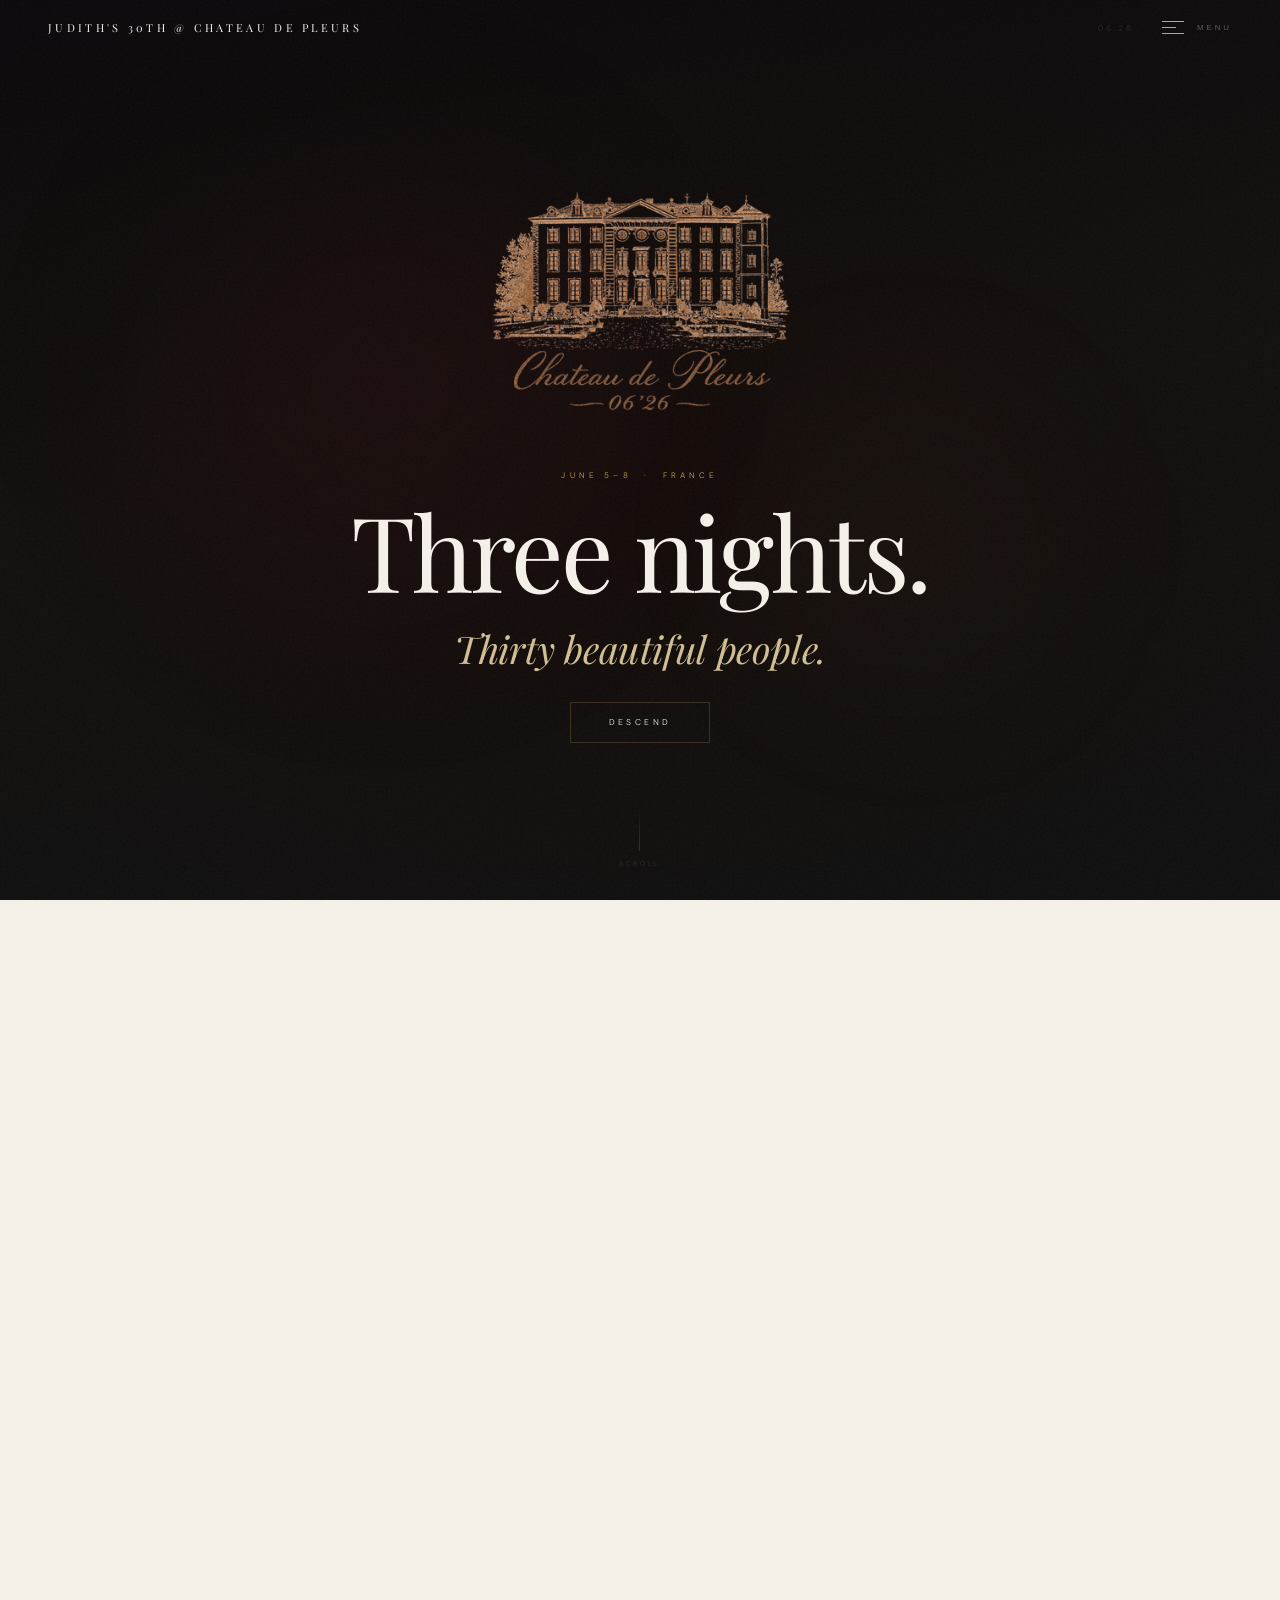
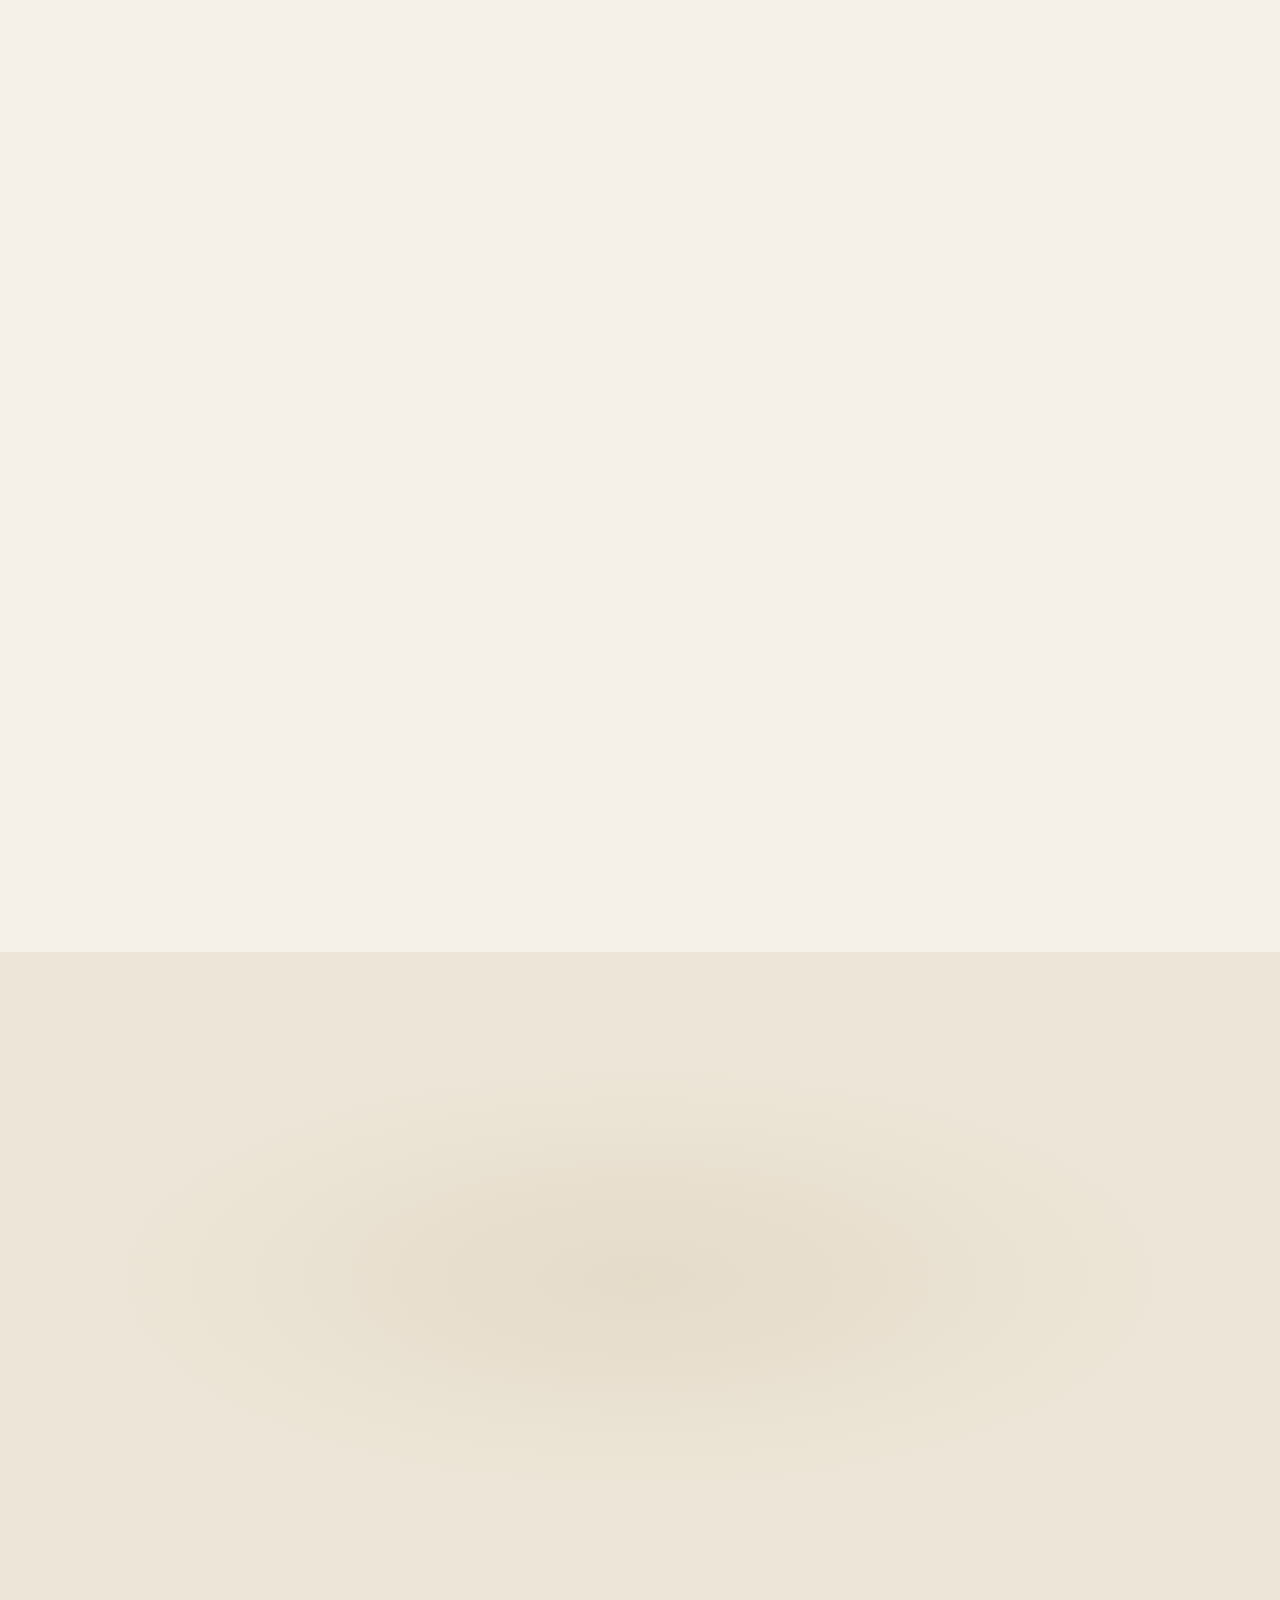
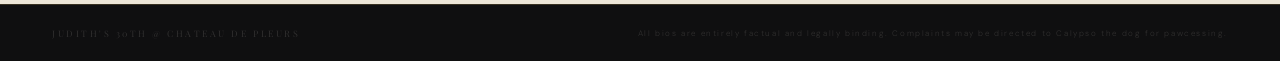
==== index.html @ 6bf628b7 "Add The Games hub page with trivia/karaoke stubs; fix guest photo circle clipping - New nav item X "" ====
<!DOCTYPE html>
<html lang="en">
<head>
<meta charset="UTF-8">
<meta name="viewport" content="width=device-width, initial-scale=1.0">
<title>Chateau de Pleurs — 06.26</title>
<link rel="preconnect" href="https://fonts.googleapis.com">
<link href="https://fonts.googleapis.com/css2?family=Playfair+Display:ital,wght@0,300;0,400;0,500;1,300;1,400;1,500&family=Cormorant+Garamond:ital,wght@0,300;0,400;1,300;1,400&family=DM+Sans:wght@200;300;400&display=swap" rel="stylesheet">

<link rel="stylesheet" href="styles.css">
</head>
<body>

<!-- ══════════════════════════
     NAVBAR
══════════════════════════ -->
<header class="nav" id="nav">
  <a href="#" class="nav__brand" onclick="goHome(event)">Judith's 30th @ Chateau de Pleurs</a>
  <div class="nav__right">
    <span class="nav__date">06.26</span>
    <button class="nav__trigger" id="navTrigger" aria-label="Open menu" aria-expanded="false">
      <div class="trigger__burger" aria-hidden="true">
        <div class="burger__line"></div>
        <div class="burger__line"></div>
        <div class="burger__line"></div>
      </div>
      <span class="trigger__text" id="triggerLabel">Menu</span>
    </button>
  </div>
</header>

<!-- ══════════════════════════
     OVERLAY
══════════════════════════ -->
<div class="overlay" id="overlay" role="dialog" aria-modal="true" aria-label="Site navigation">
  <div class="overlay__top"></div>
  <div class="overlay__body">
    <nav class="overlay__links" aria-label="Main navigation">
      <a class="ov-link" href="#" onclick="openSub(event,'home')">
        <div class="ov-link__bar"></div>
        <span class="ov-link__num">I</span>
        <span class="ov-link__title">Home</span>
        <span class="ov-link__teaser">The beginning</span>
      </a>
      <a class="ov-link" href="#" onclick="openSub(event,'transport')">
        <div class="ov-link__bar"></div>
        <span class="ov-link__num">II</span>
        <span class="ov-link__title">The Transport</span>
        <span class="ov-link__teaser">Getting here, without friction</span>
      </a>
      <a class="ov-link" href="#" onclick="openSub(event,'attendees')">
        <div class="ov-link__bar"></div>
        <span class="ov-link__num">III</span>
        <span class="ov-link__title">The Guest List</span>
        <span class="ov-link__teaser">The people in the room</span>
      </a>
      <a class="ov-link" href="#" onclick="openSub(event,'accommodation')">
        <div class="ov-link__bar"></div>
        <span class="ov-link__num">IV</span>
        <span class="ov-link__title">The Château</span>
        <span class="ov-link__teaser">Your rooms at the château</span>
      </a>
      <a class="ov-link" href="#" onclick="openSub(event,'schedule')">
        <div class="ov-link__bar"></div>
        <span class="ov-link__num">V</span>
        <span class="ov-link__title">The Schedule</span>
        <span class="ov-link__teaser">The weekend in its own time</span>
      </a>
      <a class="ov-link" href="#" onclick="openSub(event,'menu')">
        <div class="ov-link__bar"></div>
        <span class="ov-link__num">VI</span>
        <span class="ov-link__title">The Menu</span>
        <span class="ov-link__teaser">Three days of gluttony</span>
      </a>
      <a class="ov-link" href="#" onclick="openSub(event,'activities')">
        <div class="ov-link__bar"></div>
        <span class="ov-link__num">VII</span>
        <span class="ov-link__title">Other Hours</span>
        <span class="ov-link__teaser">For those who wander</span>
      </a>
      <a class="ov-link" href="#" onclick="openSub(event,'vibes')">
        <div class="ov-link__bar"></div>
        <span class="ov-link__num">VIII</span>
        <span class="ov-link__title">After Dark</span>
        <span class="ov-link__teaser">A glimpse of what follows</span>
      </a>
      <a class="ov-link" href="#" onclick="openSub(event,'faqs')">
        <div class="ov-link__bar"></div>
        <span class="ov-link__num">IX</span>
        <span class="ov-link__title">What Remains Unsaid</span>
        <span class="ov-link__teaser">Practicalities, refined</span>
      </a>
      <a class="ov-link" href="#" onclick="openSub(event,'games')">
        <div class="ov-link__bar"></div>
        <span class="ov-link__num">X</span>
        <span class="ov-link__title">The Games</span>
        <span class="ov-link__teaser">Hunt, trivia, karaoke</span>
      </a>
    </nav>
    <aside class="overlay__panel" aria-hidden="true">
      <div>
        <span class="panel__kicker">An Invitation</span>
        <h2 class="panel__headline">Three nights.<br><em>Thirty years.</em><br>Thirty beautiful people.</h2>
        <p class="panel__note">Some moments are not planned into existence. They simply arrive, settle in, and remain in our brains for another 30 years. Let's make many of these moments on this weekend!</p>
      </div>
      <div class="panel__meta">
        <div class="panel__meta-line"></div>
        <span class="panel__dates">5 · 6 · 7 · 8 June 2026</span>
        <span class="panel__place">Chateau de Pleurs, France</span>
      </div>
    </aside>
  </div>
  <footer class="overlay__footer">
    <span>Private &nbsp;·&nbsp; By Invitation</span>
    <em>06 ' 26</em>
  </footer>
</div>

<!-- ══════════════════════════
     HOMEPAGE
══════════════════════════ -->
<div id="homepage">

  <!-- §1 HERO -->
  <section id="hero">
    <div class="hero__bg"></div>
    <div class="hero__glow hero__glow--1"></div>
    <div class="hero__glow hero__glow--2"></div>
    <div class="hero__content">
      <img src="[data-uri]" alt="Chateau de Pleurs" style="width:clamp(260px,40vw,440px);opacity:0.92;margin-bottom:20px;display:block;filter:brightness(1.15) contrast(0.95);">
      <div class="hero__kicker">June 5–8 &nbsp;·&nbsp; France</div>
      <h1 class="hero__headline">Three nights.</h1>
      <p style="font-family:'Playfair Display',serif;font-style:italic;font-size:clamp(22px,3.5vw,38px);color:rgba(230,211,163,0.9);letter-spacing:-0.01em;margin-bottom:28px;font-weight:300;">Thirty beautiful people.</p>
      <a href="#intro" class="hero__cta"><span>Descend</span></a>
    </div>
    <div class="hero__scroll">
      <div class="scroll__line"></div>
      <span class="scroll__label">Scroll</span>
    </div>
  </section>

  <!-- §2 INTRODUCTION -->
  <section id="intro">
    <span class="intro__kicker reveal d1">From Judith</span>
    <p class="intro__body reveal d2">
      Thank you — truly — for travelling far and wide and indulging yet another of my <em>ADHD impulse decisions.</em><br><br>
      Who needs a house when you can spend your 30th birthday with 30 of the most extraordinary people you can name?<br><br>
      Join me as we eat, relax, drink, and <em>celebrate shamelessly.</em>
    </p>
    <p class="intro__note reveal d3" style="font-family:'Playfair Display',serif;font-style:italic;font-size:18px;color:var(--text-muted);margin-top:8px;text-align:right;">With love,<br>Judith Zhu</p>
  </section>

  <!-- §4 CHAPTERS HUB -->
  <section id="chapters">
    <div class="chapters__header">
      <span class="chapters__kicker reveal">The Weekend, in Chapters</span>
      <h2 class="chapters__title reveal d1">Everything<br>you need to <em>know.</em></h2>
    </div>
    <div class="chapters__grid reveal d2">
      <a class="ch-card" href="#" onclick="openSub(event,'transport')">
        <span class="ch-card__num">I</span>
        <div class="ch-card__title">The Transport</div>
        <p class="ch-card__teaser">The château expects you. Getting here, without friction.</p>
        <span class="ch-card__arrow">→</span>
        <div class="ch-card__line"></div>
      </a>
      <a class="ch-card" href="#" onclick="openSub(event,'attendees')">
        <span class="ch-card__num">II</span>
        <div class="ch-card__title">The Guest List</div>
        <p class="ch-card__teaser">Friends, victims, lovers and loveless.</p>
        <span class="ch-card__arrow">→</span>
        <div class="ch-card__line"></div>
      </a>
      <a class="ch-card" href="#" onclick="openSub(event,'accommodation')">
        <span class="ch-card__num">III</span>
        <div class="ch-card__title">The Château</div>
        <p class="ch-card__teaser">Your rooms at the château. Everything you need to know.</p>
        <span class="ch-card__arrow">→</span>
        <div class="ch-card__line"></div>
      </a>
      <a class="ch-card" href="#" onclick="openSub(event,'schedule')">
        <span class="ch-card__num">IV</span>
        <div class="ch-card__title">The Schedule</div>
        <p class="ch-card__teaser">The weekend unfolds in its own time. Here is its structure.</p>
        <span class="ch-card__arrow">→</span>
        <div class="ch-card__line"></div>
      </a>
      <a class="ch-card" href="#" onclick="openSub(event,'menu')">
        <span class="ch-card__num">V</span>
        <div class="ch-card__title">The Menu</div>
        <p class="ch-card__teaser">Three days and three nights of gluttony.</p>
        <span class="ch-card__arrow">→</span>
        <div class="ch-card__line"></div>
      </a>
      <a class="ch-card" href="#" onclick="openSub(event,'activities')">
        <span class="ch-card__num">VI</span>
        <div class="ch-card__title">Other Hours</div>
        <p class="ch-card__teaser">For those who wander. For those who prefer to linger.</p>
        <span class="ch-card__arrow">→</span>
        <div class="ch-card__line"></div>
      </a>
      <a class="ch-card" href="#" onclick="openSub(event,'vibes')">
        <span class="ch-card__num">VII</span>
        <div class="ch-card__title">After Dark</div>
        <p class="ch-card__teaser">A glimpse of the mood. You will understand when you arrive.</p>
        <span class="ch-card__arrow">→</span>
        <div class="ch-card__line"></div>
      </a>
      <a class="ch-card" href="#" onclick="openSub(event,'faqs')">
        <span class="ch-card__num">VIII</span>
        <div class="ch-card__title">What Remains Unsaid</div>
        <p class="ch-card__teaser">Answers to all your questions so you don't ask me when I'm inebriated.</p>
        <span class="ch-card__arrow">→</span>
        <div class="ch-card__line"></div>
      </a>
    </div>
  </section>

  <!-- §5 CLOSING -->
  <section id="closing">
    <div class="closing__rule reveal"></div>
    <h2 class="closing__headline reveal d2">Until <em>June.</em></h2>
    <p class="closing__note reveal d3">Some moments are not planned into existence. They simply arrive, settle in, and remain in our brains for another 30 years. Let's make many of these moments on this weekend!</p>
    <span class="closing__mark reveal d4">Chateau de Pleurs &nbsp;·&nbsp; 06'26 &nbsp;·&nbsp; By Invitation</span>
  </section>

  <footer>
    <span class="footer__brand">Judith's 30th @ Chateau de Pleurs</span>
    <span class="footer__copy">All bios are entirely factual and legally binding. Complaints may be directed to Calypso the dog for pawcessing.</span>
  </footer>

</div><!-- /homepage -->

<!-- ══════════════════════════
     SUBPAGES
══════════════════════════ -->
<div id="subpages">

  <!-- MENU -->
  <div id="sub-menu" class="sub">
  <div class="sub__inner" style="max-width:760px;">
    <a href="#" class="sub__back" onclick="goHome(event)"><div class="back__line"></div>Return</a>
    <span class="sub__kicker">5 · 6 · 7 Juin</span>
    <h1 class="sub__title">The<br><em>Menu.</em></h1>
    <div class="sub__rule"></div>
    <p style="font-family:'Cormorant Garamond',serif;font-style:italic;font-size:16px;color:var(--text-muted);line-height:1.9;margin-bottom:52px;">You will be fed. There will always be food — the house is stocked, the table is set, and a family dinner awaits every evening. Drinks are flowing. The private chef already has your dietary requirements and will take care of everything. All you have to do is arrive.</p>

    <!-- Daily constants — always present -->
    <div style="border:1px solid var(--gold-line);margin-bottom:52px;">
      <div style="padding:20px 28px;border-bottom:1px solid var(--gold-line);display:flex;align-items:flex-start;gap:20px;">
        <span style="font-size:8px;letter-spacing:.38em;color:var(--gold);text-transform:uppercase;white-space:nowrap;min-width:96px;padding-top:3px;">Every Morning</span>
        <div>
          <div style="font-family:'Playfair Display',serif;font-size:16px;color:var(--ivory);margin-bottom:4px;">French Breakfast</div>
          <div style="font-family:'Cormorant Garamond',serif;font-style:italic;font-size:12px;color:var(--text-muted);line-height:1.6;">Fresh pastries &amp; bread from a local boulangerie daily — baguettes, croissants, flaky morning pastries alongside local dairy and produce.</div>
        </div>
      </div>
      <div style="padding:20px 28px;border-bottom:1px solid var(--gold-line);display:flex;align-items:flex-start;gap:20px;">
        <span style="font-size:8px;letter-spacing:.38em;color:var(--gold);text-transform:uppercase;white-space:nowrap;min-width:96px;padding-top:3px;">All Day</span>
        <div>
          <div style="font-family:'Playfair Display',serif;font-size:16px;color:var(--ivory);margin-bottom:4px;">Snacks &amp; Grazing</div>
          <div style="font-family:'Cormorant Garamond',serif;font-style:italic;font-size:12px;color:var(--text-muted);line-height:1.6;">The house is always stocked — bread, vegetables &amp; hummus, fruit, cheese, cured meats &amp; pâté, olives, nuts, pickles.</div>
        </div>
      </div>
      <div style="padding:20px 28px;border-bottom:1px solid var(--gold-line);display:flex;align-items:flex-start;gap:20px;">
        <span style="font-size:8px;letter-spacing:.38em;color:var(--gold);text-transform:uppercase;white-space:nowrap;min-width:96px;padding-top:3px;">Drinks</span>
        <div>
          <div style="font-family:'Playfair Display',serif;font-size:16px;color:var(--ivory);margin-bottom:4px;">At All Hours</div>
          <div style="font-family:'Cormorant Garamond',serif;font-style:italic;font-size:12px;color:var(--text-muted);line-height:1.6;">Coffee &amp; tea, milk, red &amp; white wine, tequila, champagne — obviously. Rosé is for animals.</div>
        </div>
      </div>
      <div style="padding:20px 28px;border-bottom:1px solid var(--gold-line);display:flex;align-items:flex-start;gap:20px;">
        <span style="font-size:8px;letter-spacing:.38em;color:var(--gold);text-transform:uppercase;white-space:nowrap;min-width:96px;padding-top:3px;">Lunch</span>
        <div>
          <div style="font-family:'Playfair Display',serif;font-size:16px;color:var(--ivory);margin-bottom:4px;">Catered Salads &amp; Sandwiches</div>
          <div style="font-family:'Cormorant Garamond',serif;font-style:italic;font-size:12px;color:var(--text-muted);line-height:1.6;">A relaxed midday spread. Light, considered, effortless.</div>
        </div>
      </div>
      <div style="padding:20px 28px;display:flex;align-items:flex-start;gap:20px;">
        <span style="font-size:8px;letter-spacing:.38em;color:var(--gold);text-transform:uppercase;white-space:nowrap;min-width:96px;padding-top:3px;">Desserts</span>
        <div>
          <div style="font-family:'Playfair Display',serif;font-size:16px;color:var(--ivory);margin-bottom:4px;">From the Boulangerie</div>
          <div style="font-family:'Cormorant Garamond',serif;font-style:italic;font-size:12px;color:var(--text-muted);line-height:1.6;">Tarts, pastries, and sweet things from local French boulangeries — always available, always worth it.</div>
        </div>
      </div>
    </div>

    <div style="border:1px solid var(--page-gold-line,rgba(138,96,48,0.28));padding:28px 28px 28px;margin-bottom:48px;background:var(--page-card-bg,rgba(255,252,248,0.6));">
    <div style="font-size:8px;letter-spacing:.35em;color:var(--page-gold,#8a6030);text-transform:uppercase;margin-bottom:20px;text-align:center;">Evening menu by day</div>

    <div class="day-tabs">
      <button class="day-tab active" onclick="switchDay(1)">5 Juin</button>
      <button class="day-tab" onclick="switchDay(2)">6 Juin</button>
      <button class="day-tab" onclick="switchDay(3)">7 Juin</button>
    </div>

    <div id="day-1">
      <div class="sec-label">Cold</div>
      <div class="dish"><div class="dish__name">Heirloom Tomatoes, Figs &amp; Stracciatella</div><div class="dish__desc">balsamic cream, fresh basil, aged olive oil</div><div class="dish__tags"><span class="tag tv">Vegetarian</span><span class="tag ta">Dairy</span></div></div>
      <div class="dish"><div class="dish__name">Beef Tataki</div><div class="dish__desc">green salad, ponzu, micro herbs</div><div class="dish__tags"><span class="tag tm">Meat</span><span class="tag ta">Gluten possible</span></div></div>
      <div class="dish"><div class="dish__name">Salmon Tartare</div><div class="dish__desc">mango, avocado, citrus zest</div><div class="dish__tags"><span class="tag tf">Fish</span></div></div>
      <div class="sec-divider"><hr><div class="sec-divider__mark"></div><hr></div>
      <div class="sec-label">Hot</div>
      <div class="dish"><div class="dish__name">Sea Bass</div><div class="dish__desc">braised vegetables, lemongrass sauce</div><div class="dish__tags"><span class="tag tf">Fish</span><span class="tag ta">Dairy possible</span></div></div>
      <div class="dish"><div class="dish__name">Chicken Suprême</div><div class="dish__desc">silky mashed potatoes, Corsican jus</div><div class="dish__tags"><span class="tag tm">Meat</span><span class="tag ta">Dairy · Gluten possible</span></div></div>
    </div>

    <div id="day-2" style="display:none;">
      <div class="sec-label">On Arrival</div>
      <p class="sec-instruction">Chef's selection, passed</p>
      <div class="bite-grid">
        <div class="bite"><div class="bite__name">Brioche, Duck Liver, Raspberries &amp; Pistachios</div><div class="bite__note">Meat · Dairy · Nuts</div></div>
        <div class="bite"><div class="bite__name">Vegetable Gyoza</div><div class="bite__note">Vegetarian · Gluten</div></div>
        <div class="bite"><div class="bite__name">Vegetable Tartlet, Quail Egg &amp; Truffle Cream</div><div class="bite__note">Vegetarian · Egg · Dairy</div></div>
        <div class="bite"><div class="bite__name">Breaded Brie</div><div class="bite__note">Vegetarian · Dairy · Gluten</div></div>
      </div>
      <div class="sec-label">Starter</div>
      <p class="sec-instruction">Please choose one</p>
      <div class="dish"><div class="dish__name">Truffle &amp; Cep Ravioli</div><div class="dish__desc">black truffle sauce, shaved parmesan</div><div class="dish__tags"><span class="tag tv">Vegetarian</span><span class="tag ta">Dairy · Gluten</span></div></div>
      <div class="dish"><div class="dish__name">Salmon, Mango &amp; Avocado Tartare</div><div class="dish__desc">yuzu dressing, crispy shallots</div><div class="dish__tags"><span class="tag tf">Fish</span></div></div>
      <div class="sec-divider"><hr><div class="sec-divider__mark"></div><hr></div>
      <div class="sec-label">Main</div>
      <p class="sec-instruction">Please choose one</p>
      <div class="dish"><div class="dish__name">Duck Magret</div><div class="dish__desc">roasted figs, honey &amp; citrus reduction</div><div class="dish__tags"><span class="tag tm">Meat</span></div></div>
      <div class="dish"><div class="dish__name">Charolais Beef Filet</div><div class="dish__desc">potato &amp; ceps, rich jus</div><div class="dish__tags"><span class="tag tm">Meat</span><span class="tag ta">Dairy possible</span></div></div>
      <div class="dish"><div class="dish__name">Seasonal Vegetarian</div><div class="dish__desc">Chef's selection of the evening</div><div class="dish__tags"><span class="tag tv">Vegetarian</span></div></div>
      <div class="sec-divider"><hr><div class="sec-divider__mark"></div><hr></div>
      <div class="sec-label">Dessert</div>
      <p class="sec-instruction">Please choose one</p>
      <div class="dish"><div class="dish__name">Chocolate Fondant</div><div class="dish__desc">warm custard, Tahitian vanilla ice cream</div><div class="dish__tags"><span class="tag tv">Vegetarian</span><span class="tag ta">Dairy · Gluten · Egg</span></div></div>
      <div class="dish"><div class="dish__name">Poire Belle Hélène</div><div class="dish__desc">poached pear, dark chocolate, vanilla cream</div><div class="dish__tags"><span class="tag tv">Vegetarian</span><span class="tag ta">Dairy · Nuts possible</span></div></div>
    </div>

    <div id="day-3" style="display:none;">
      <div class="sec-label">Cold</div>
      <div class="dish"><div class="dish__name">Sea Bream Ceviche</div><div class="dish__desc">vanilla oil, yuzu guacamole, tiger's milk</div><div class="dish__tags"><span class="tag tf">Fish</span></div></div>
      <div class="dish"><div class="dish__name">King Crab Salad</div><div class="dish__desc">fresh citrus, fennel, dill cream</div><div class="dish__tags"><span class="tag ts">Shellfish</span></div></div>
      <div class="dish"><div class="dish__name">Soft Eggplant, Tabbouleh &amp; Pomegranate</div><div class="dish__desc">fresh herbs, lemon dressing</div><div class="dish__tags"><span class="tag tv">Vegetarian</span><span class="tag ta">Gluten</span></div></div>
      <div class="sec-divider"><hr><div class="sec-divider__mark"></div><hr></div>
      <div class="sec-label">Hot</div>
      <div class="dish"><div class="dish__name">Ricotta &amp; Spinach Ravioli</div><div class="dish__desc">aged parmesan cream, fresh herbs</div><div class="dish__tags"><span class="tag tv">Vegetarian</span><span class="tag ta">Dairy · Gluten</span></div></div>
      <div class="dish"><div class="dish__name">Duck Breast</div><div class="dish__desc">roasted baby potatoes, thyme jus</div><div class="dish__tags"><span class="tag tm">Meat</span></div></div>
    </div>
    </div><!-- /evening-menu-box -->

  </div><!-- /sub__inner -->
  </div>

  <!-- ATTENDEES -->
  <div id="sub-attendees" class="sub">
  <div class="sub__inner" style="max-width:760px;">
    <a href="#" class="sub__back" onclick="goHome(event)"><div class="back__line"></div>Return</a>
    <span class="sub__kicker">The People</span>
    <h1 class="sub__title">The Guest<br><em>List.</em></h1>
    <div class="sub__rule"></div>

    <!-- ═══ JUDITH — HOST & BIRTHDAY GIRL ═══ -->
    <div style="position:relative;margin-bottom:44px;border:1px solid var(--page-gold-line,rgba(138,96,48,0.28));overflow:hidden;">
      <div style="height:3px;background:linear-gradient(90deg,var(--page-gold,#8a6030),rgba(138,96,48,0.25),var(--page-gold,#8a6030));"></div>
      <div style="display:flex;flex-direction:column;background:var(--page-card-bg,rgba(255,252,248,0.55));">
        <div style="width:100%;position:relative;height:600px;border-bottom:1px solid var(--page-gold-line,rgba(138,96,48,0.28));overflow:hidden;" id="judith-carousel">
          <div class="jc-slides" style="display:flex;width:100%;height:100%;transition:transform 0.5s cubic-bezier(0.25,0,0,1);">
            <div class="jc-slide" style="flex:0 0 100%;height:100%;overflow:hidden;"><img src="[data-uri]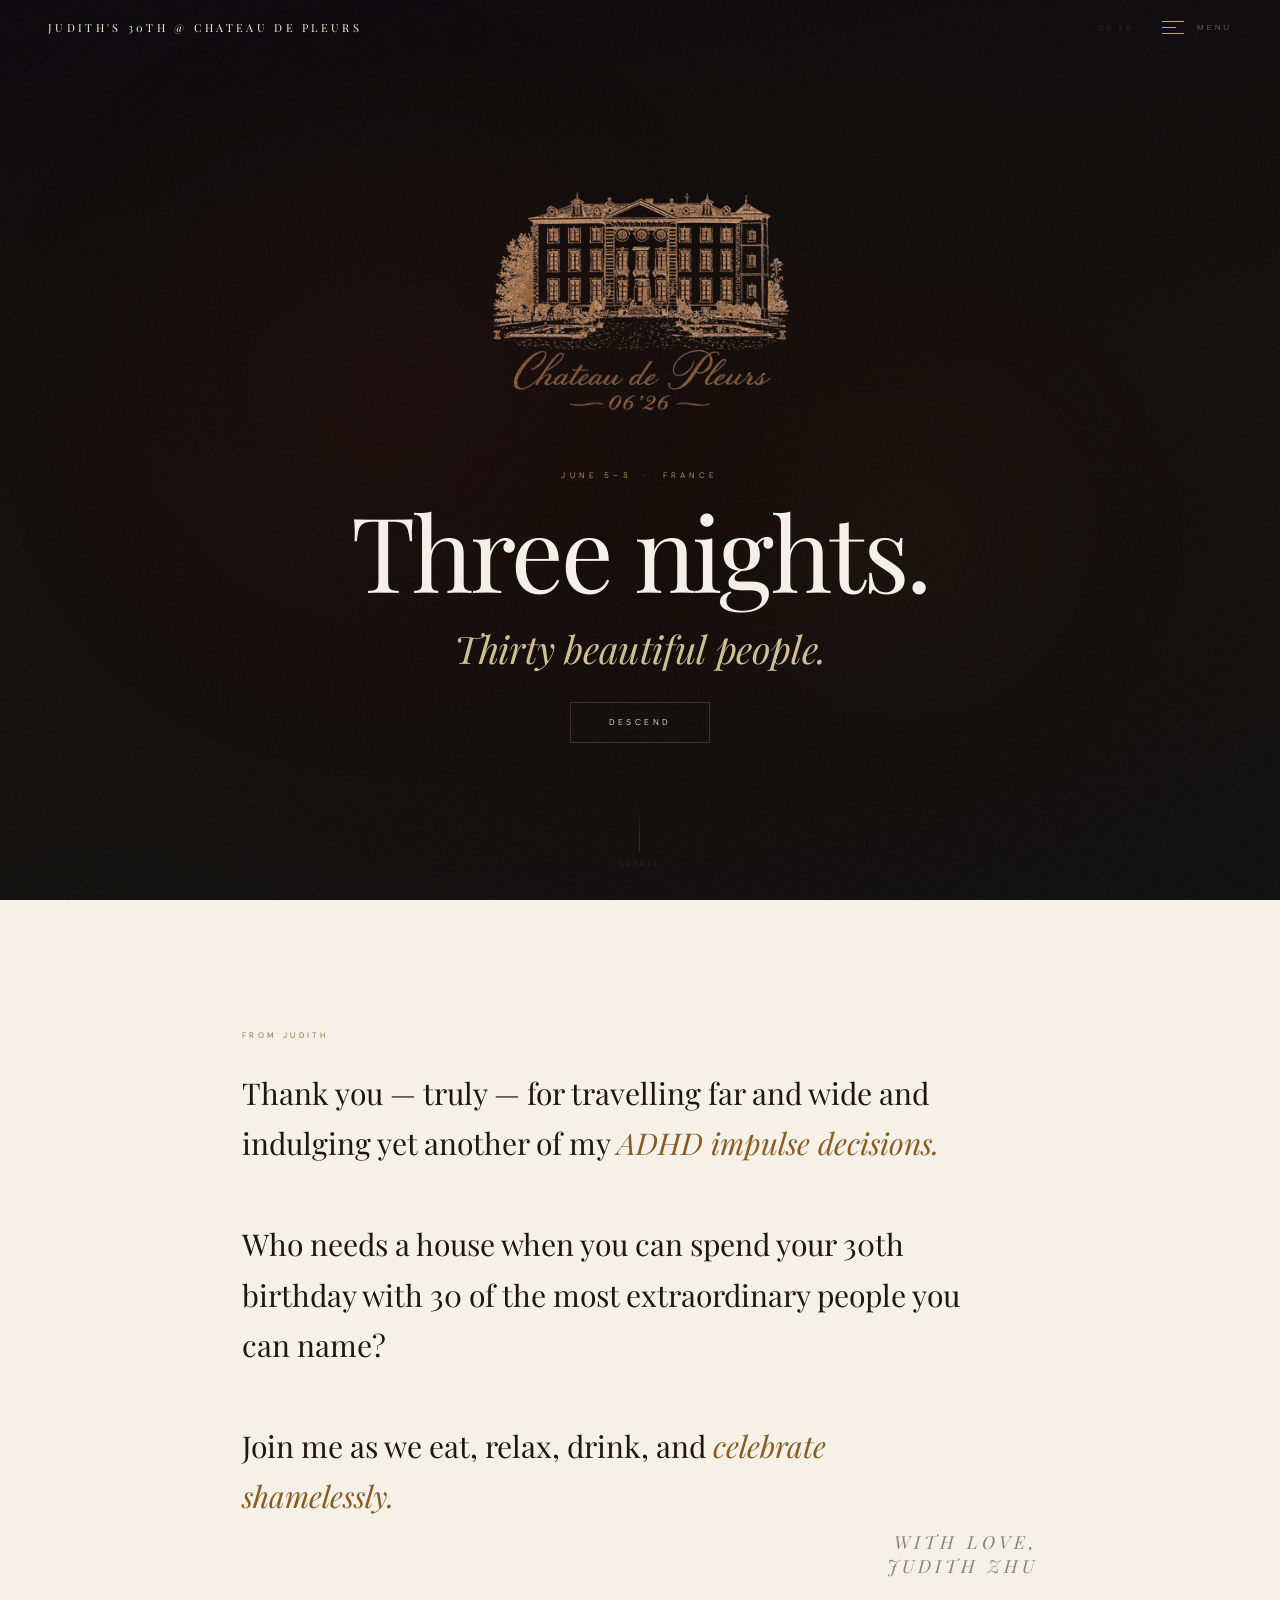
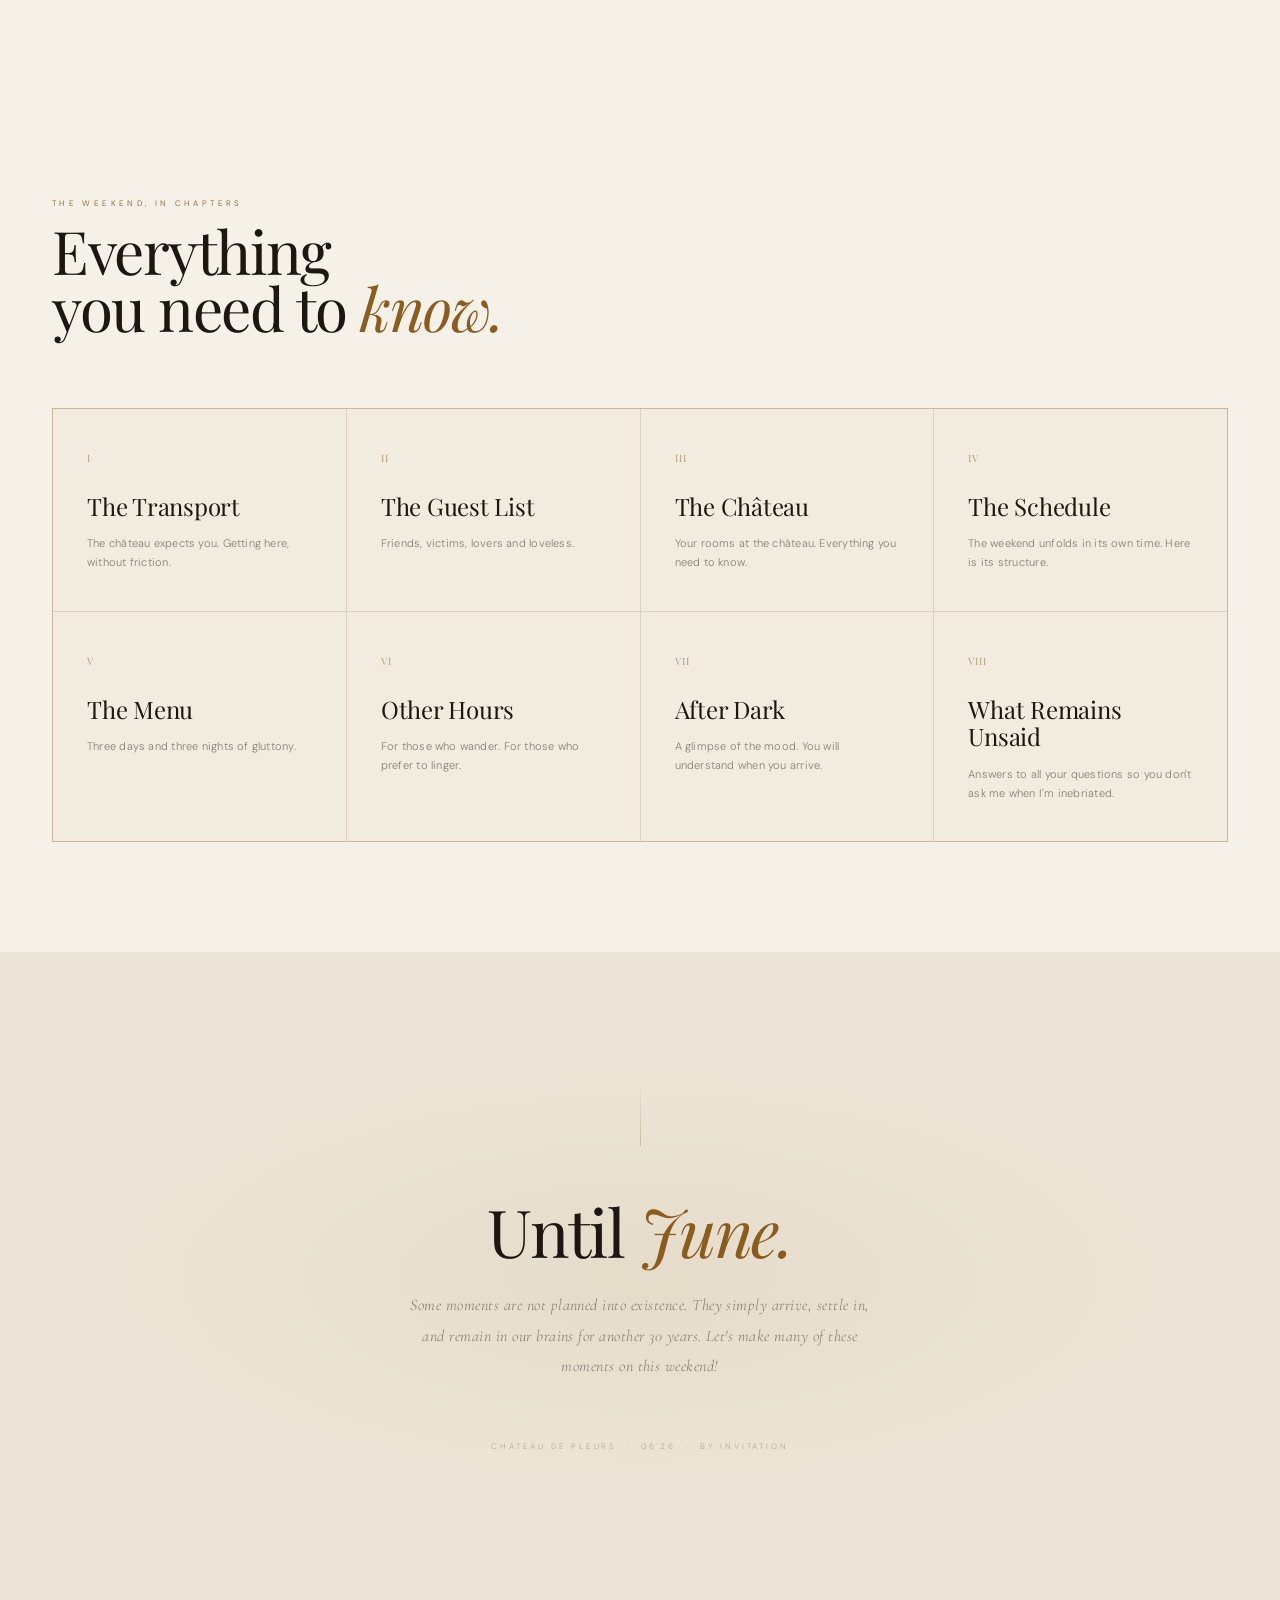
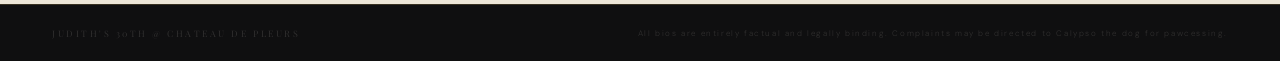
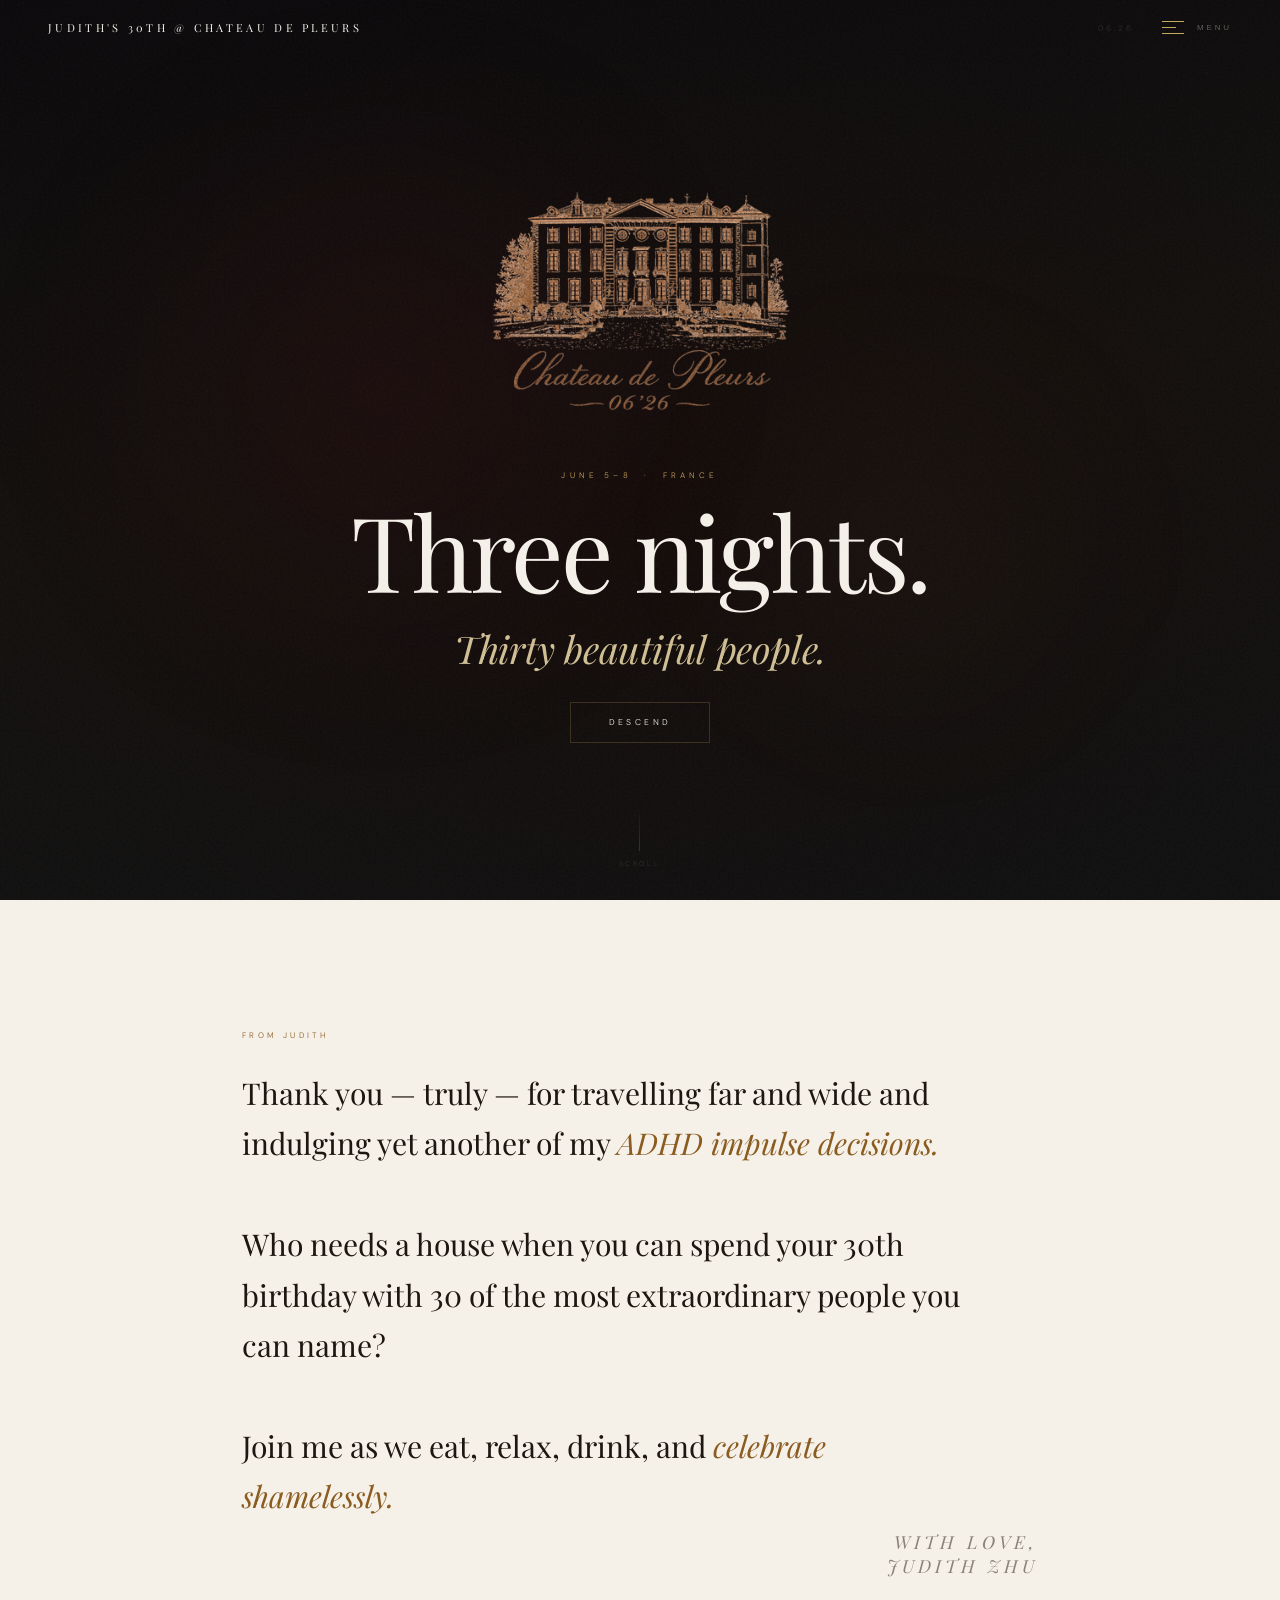
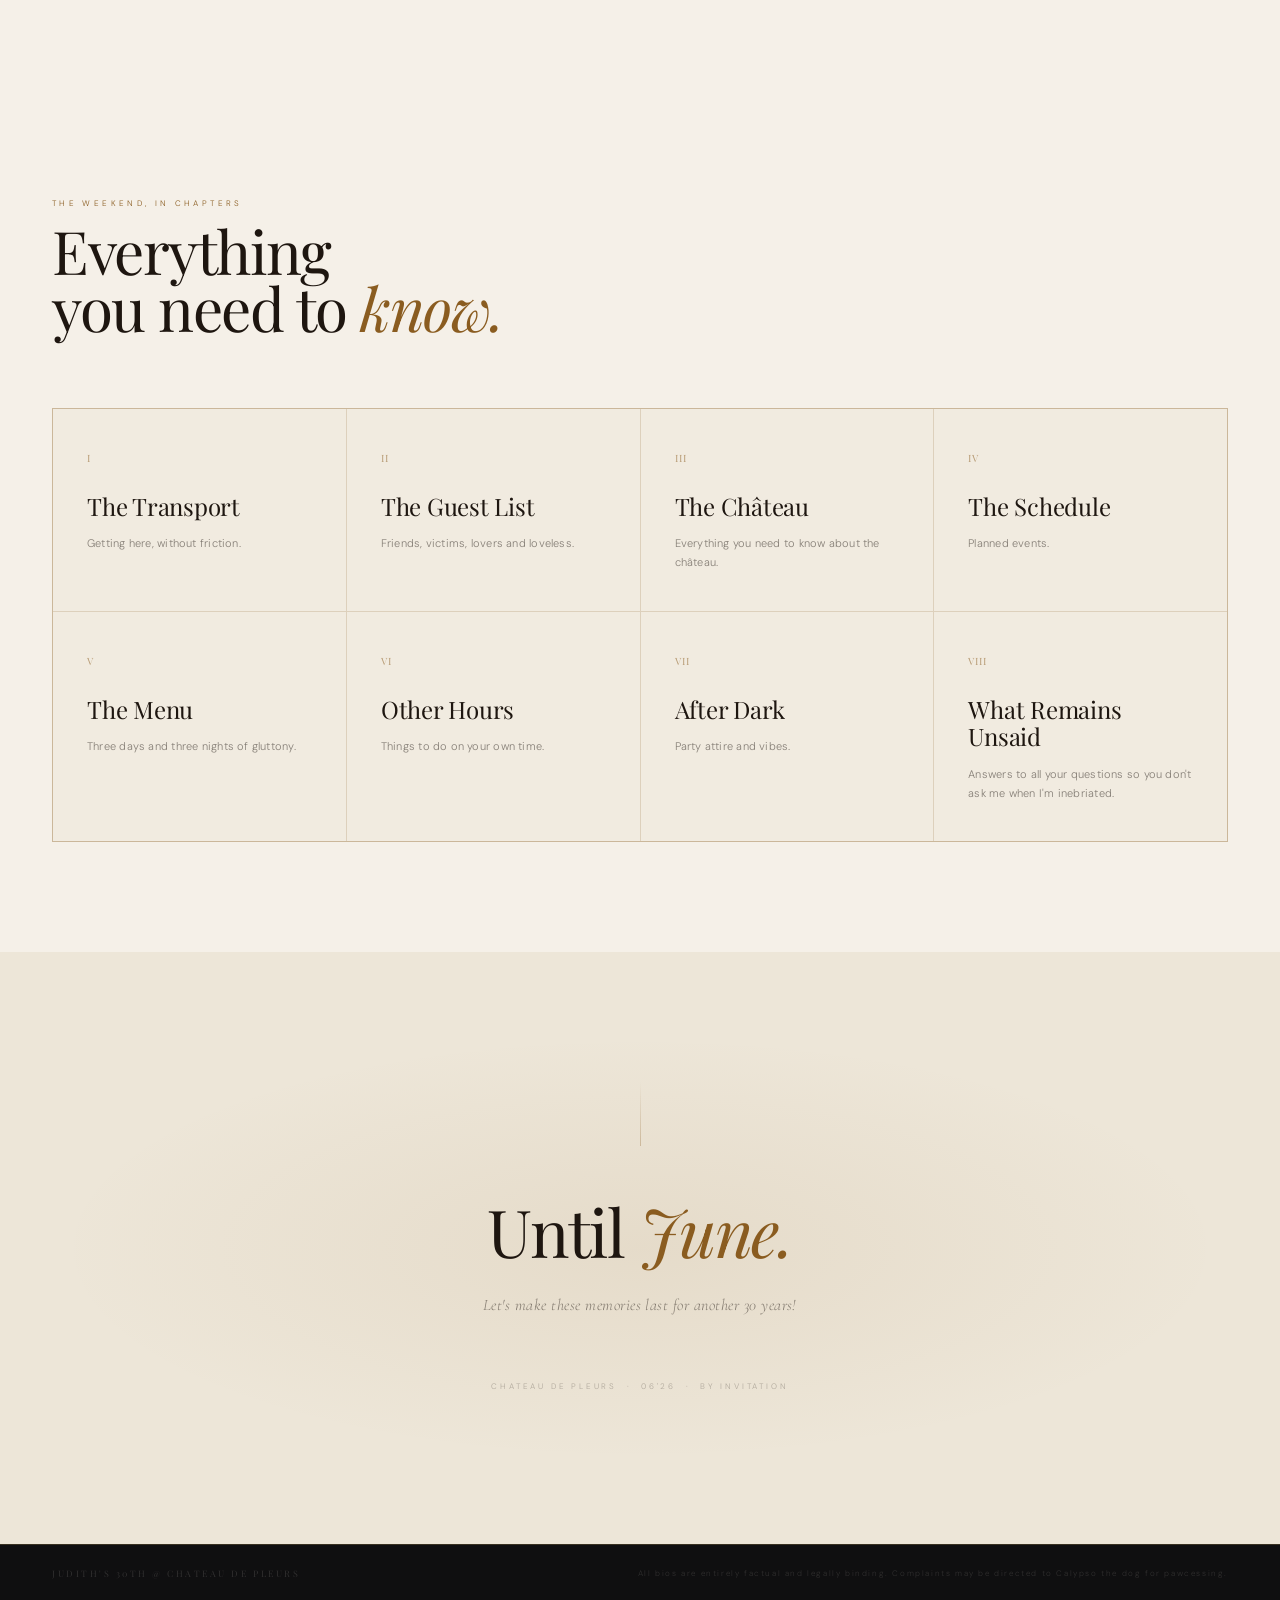
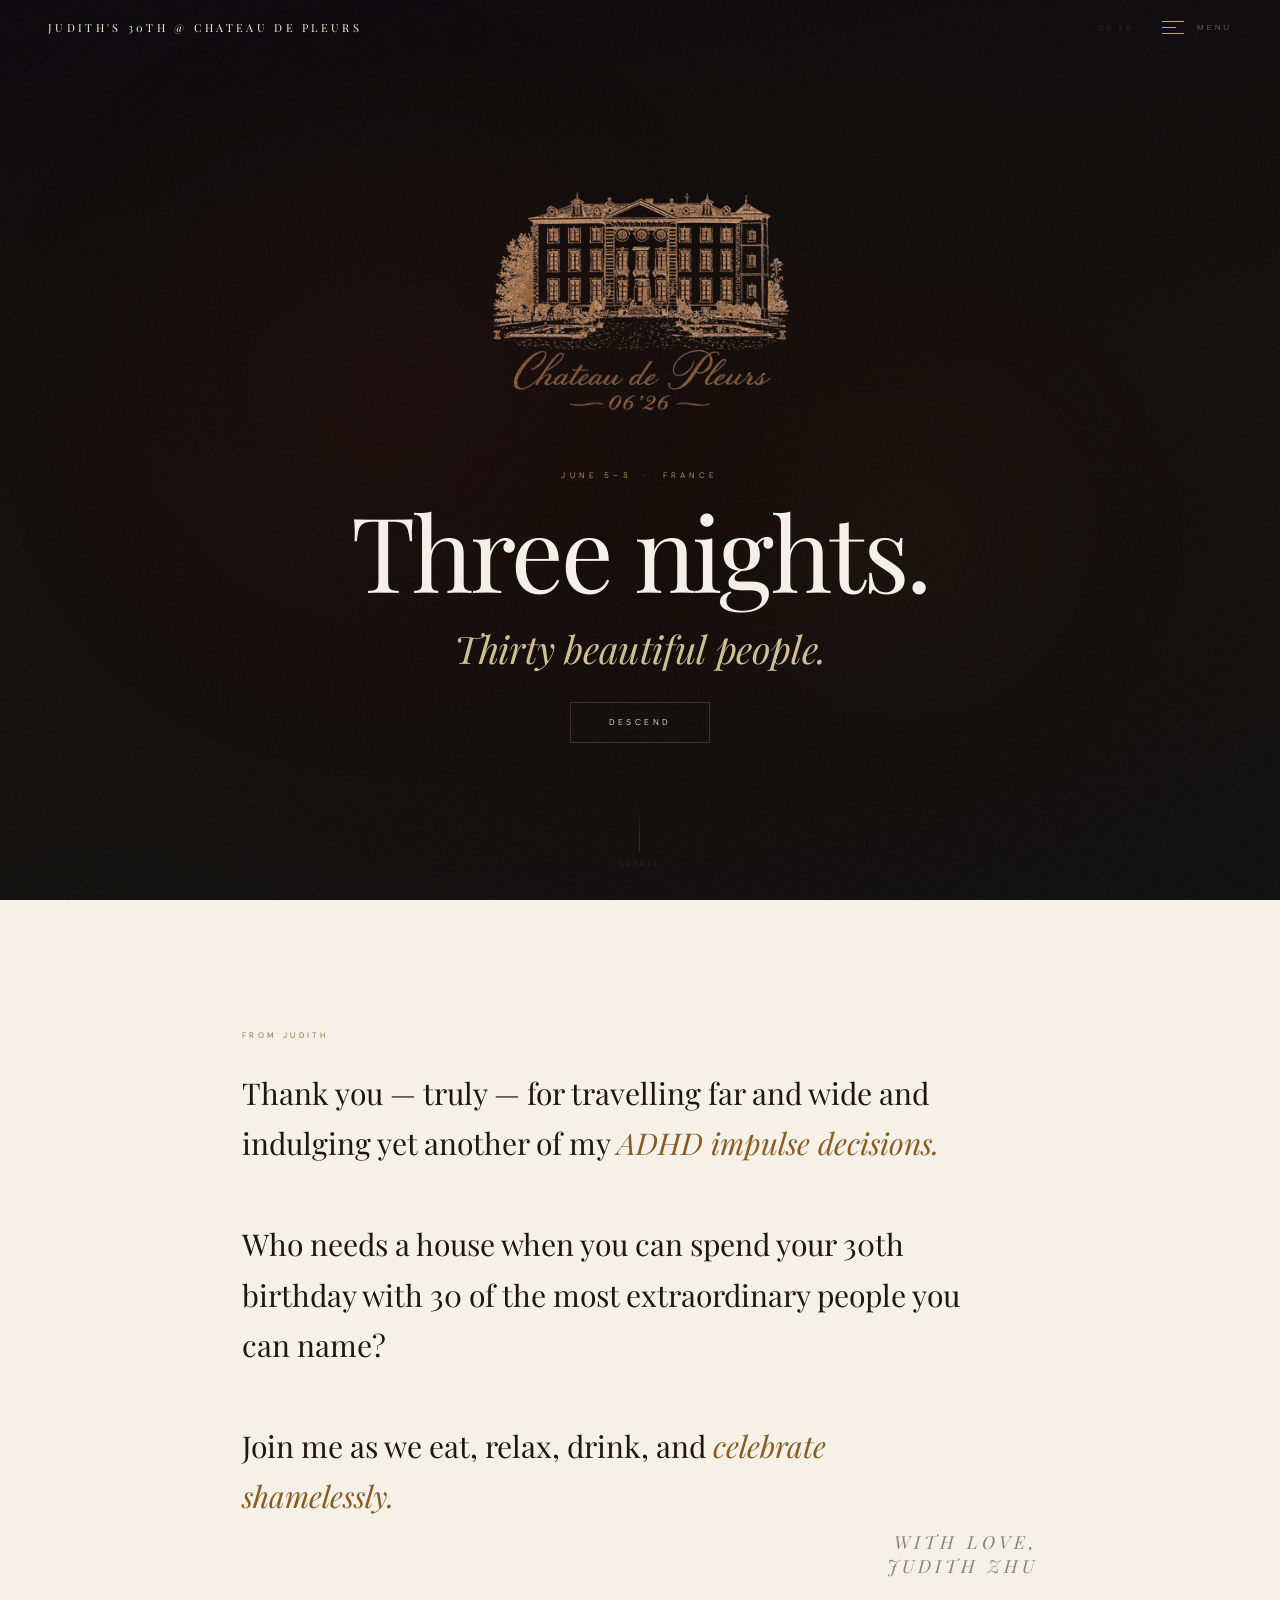
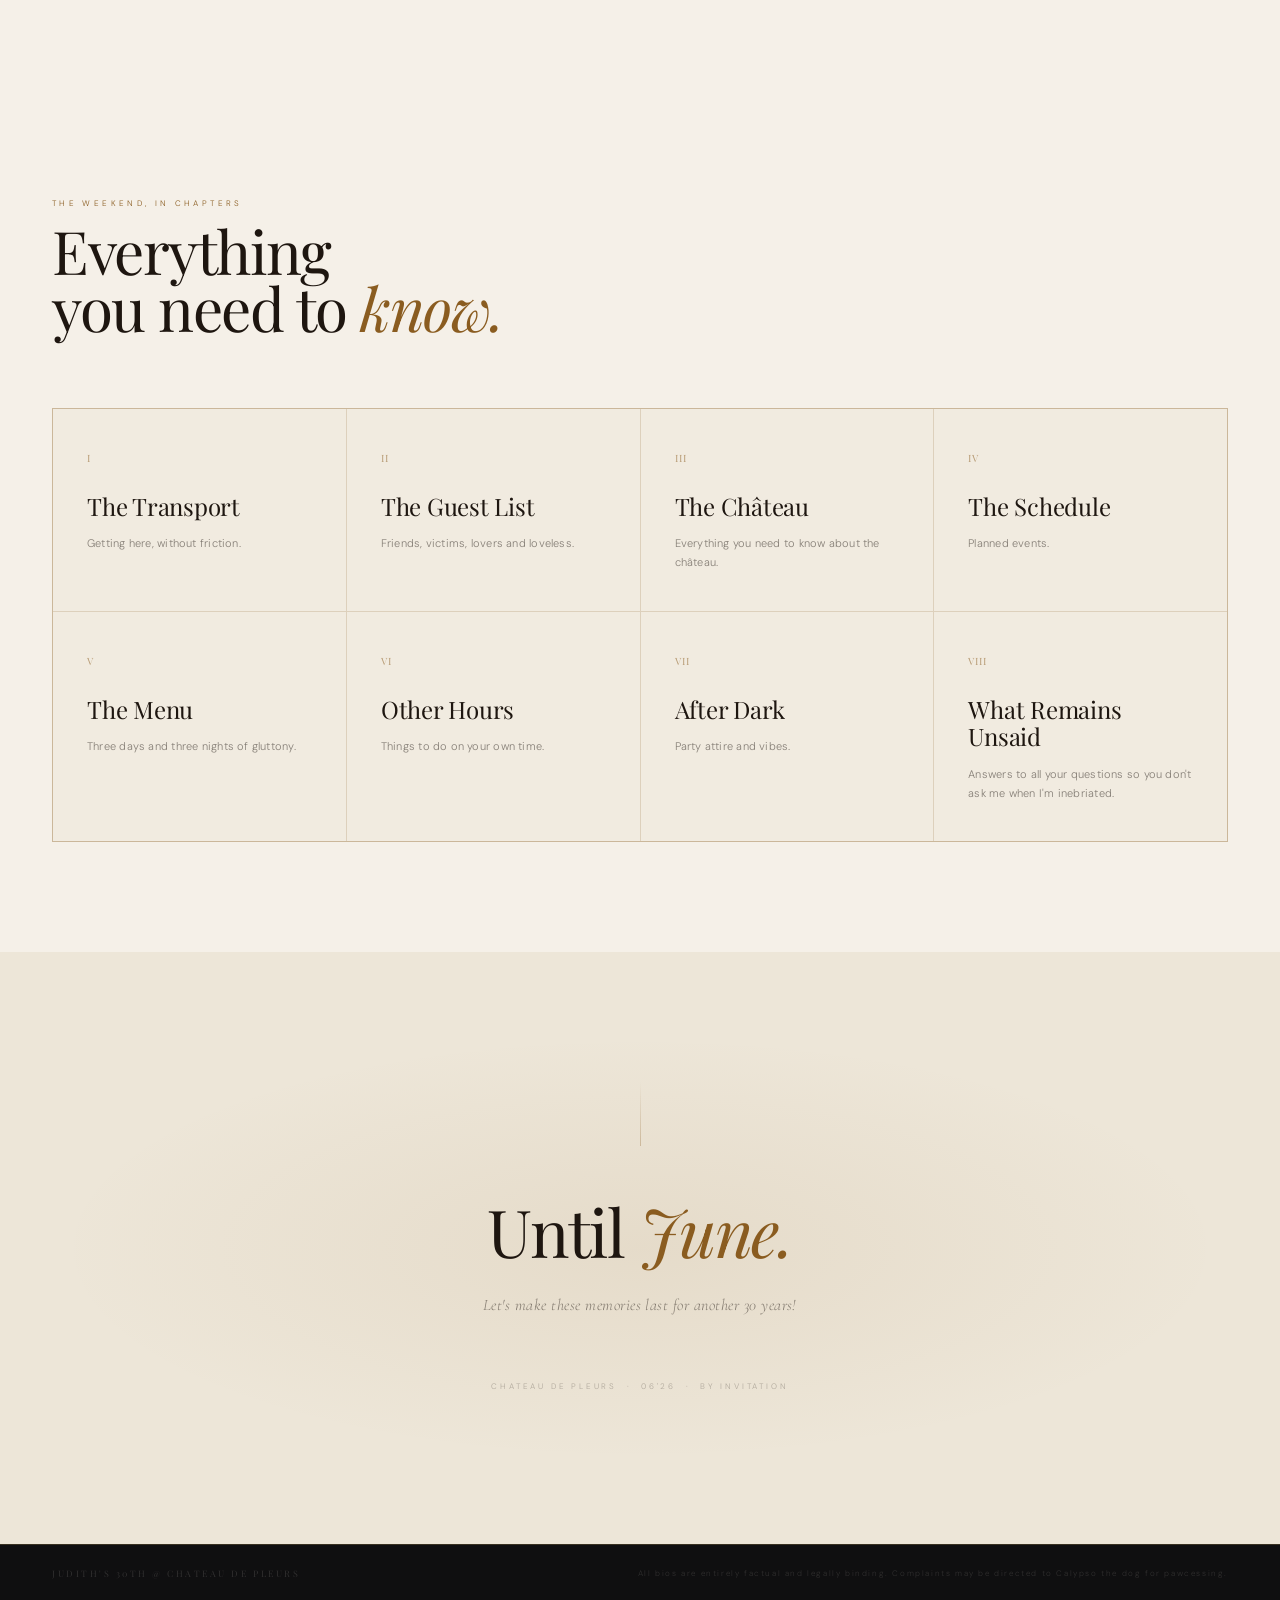
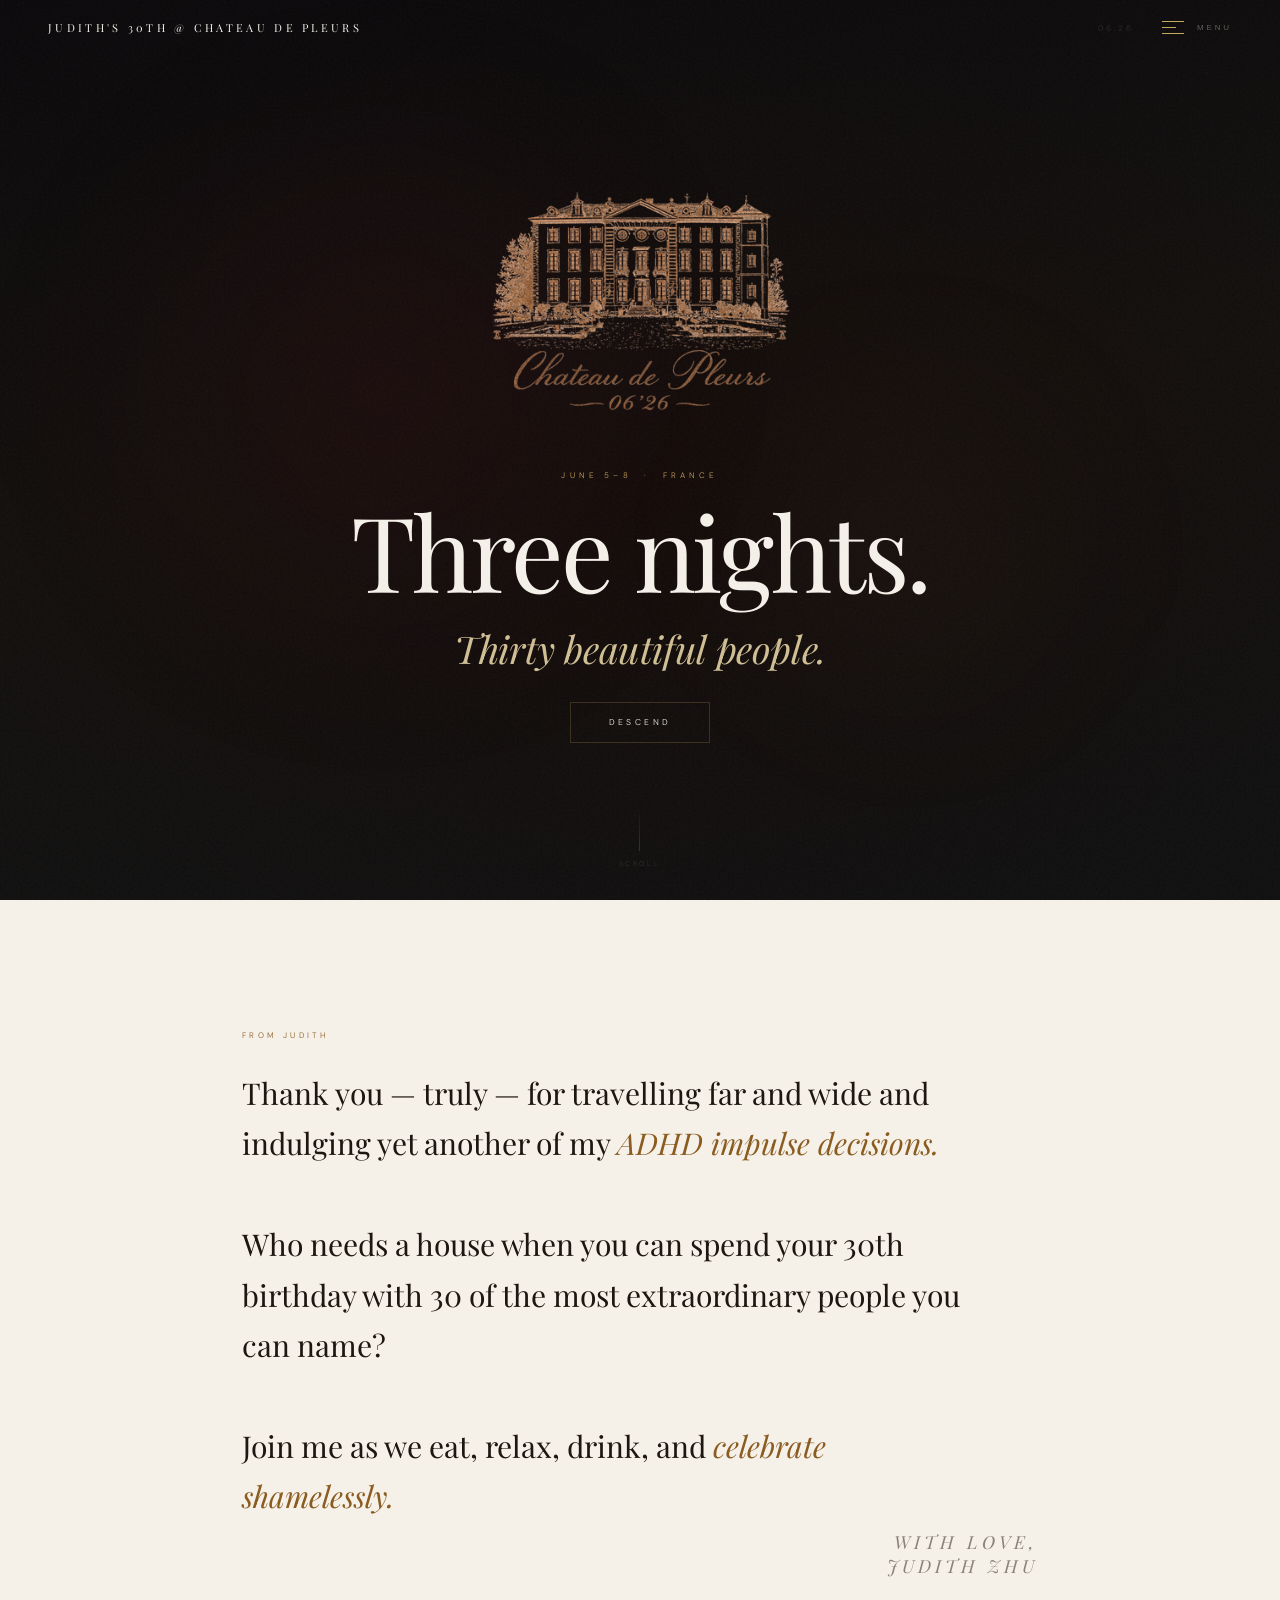
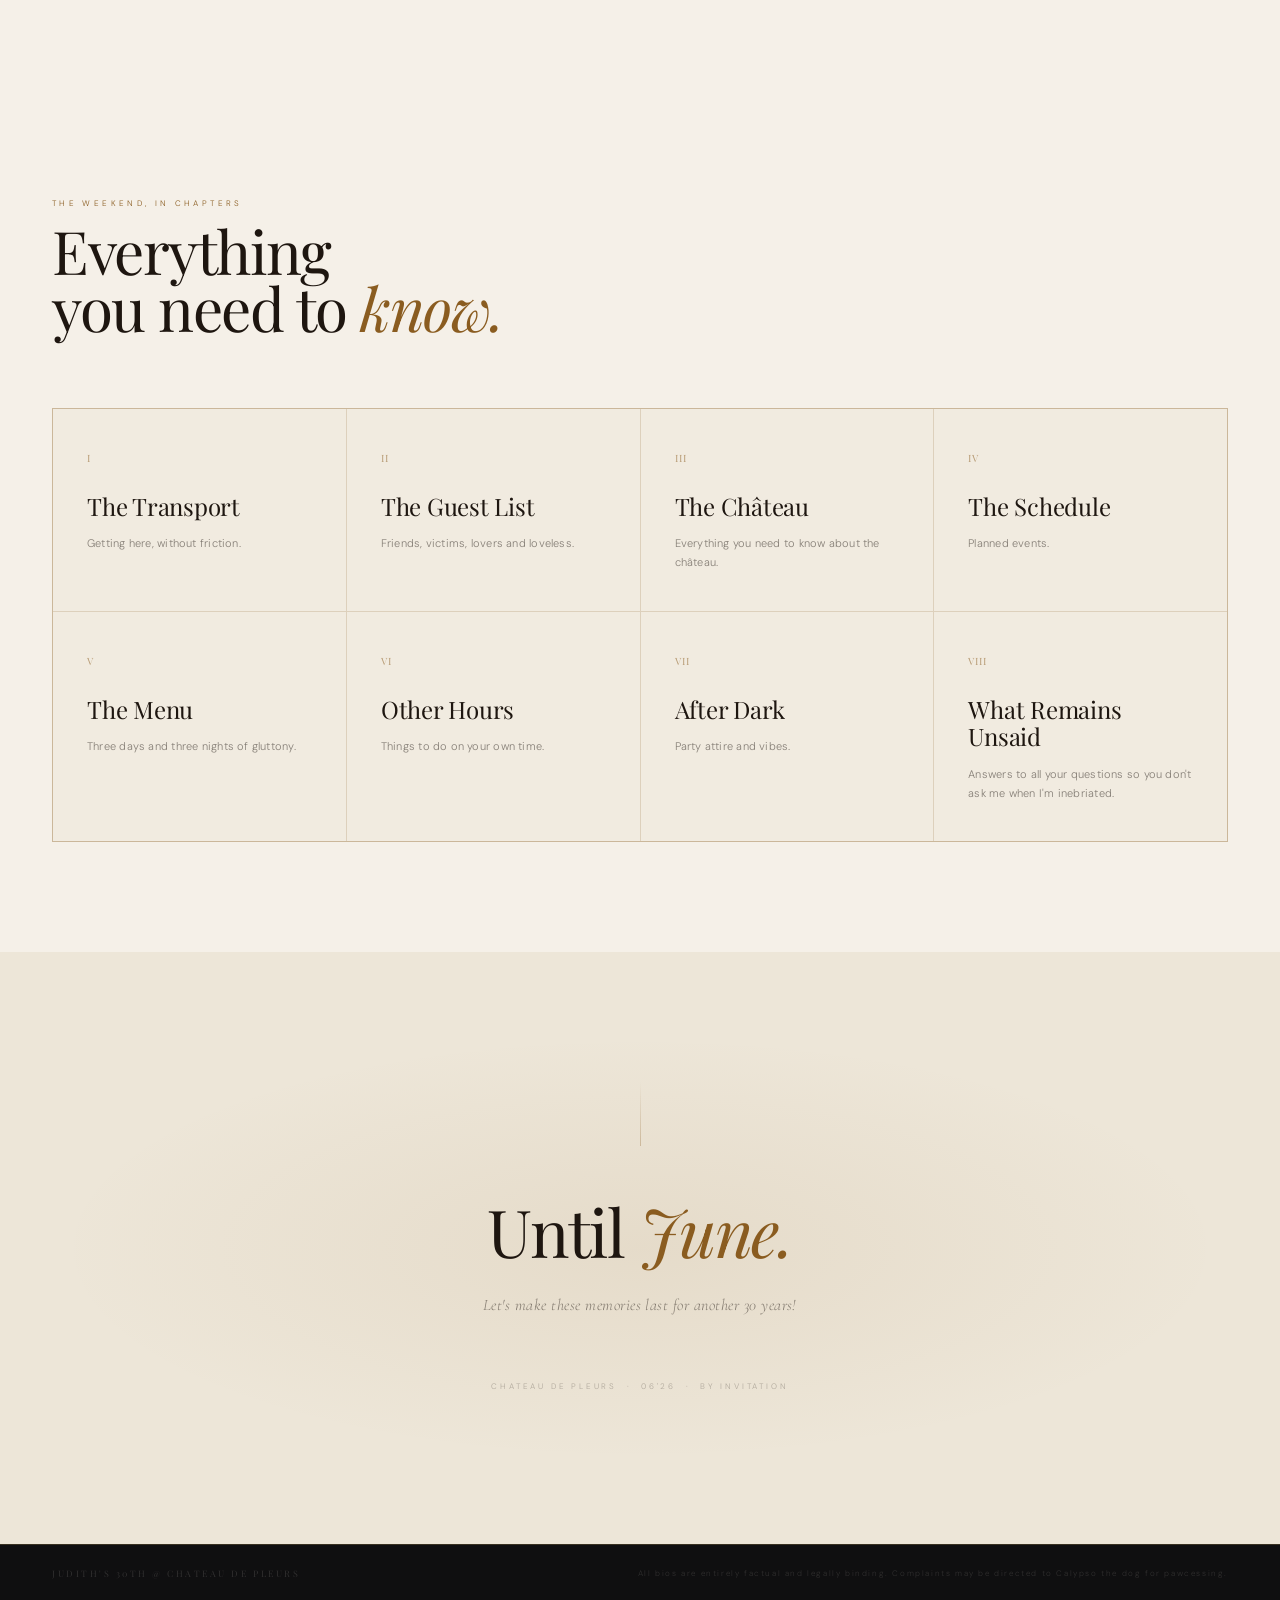
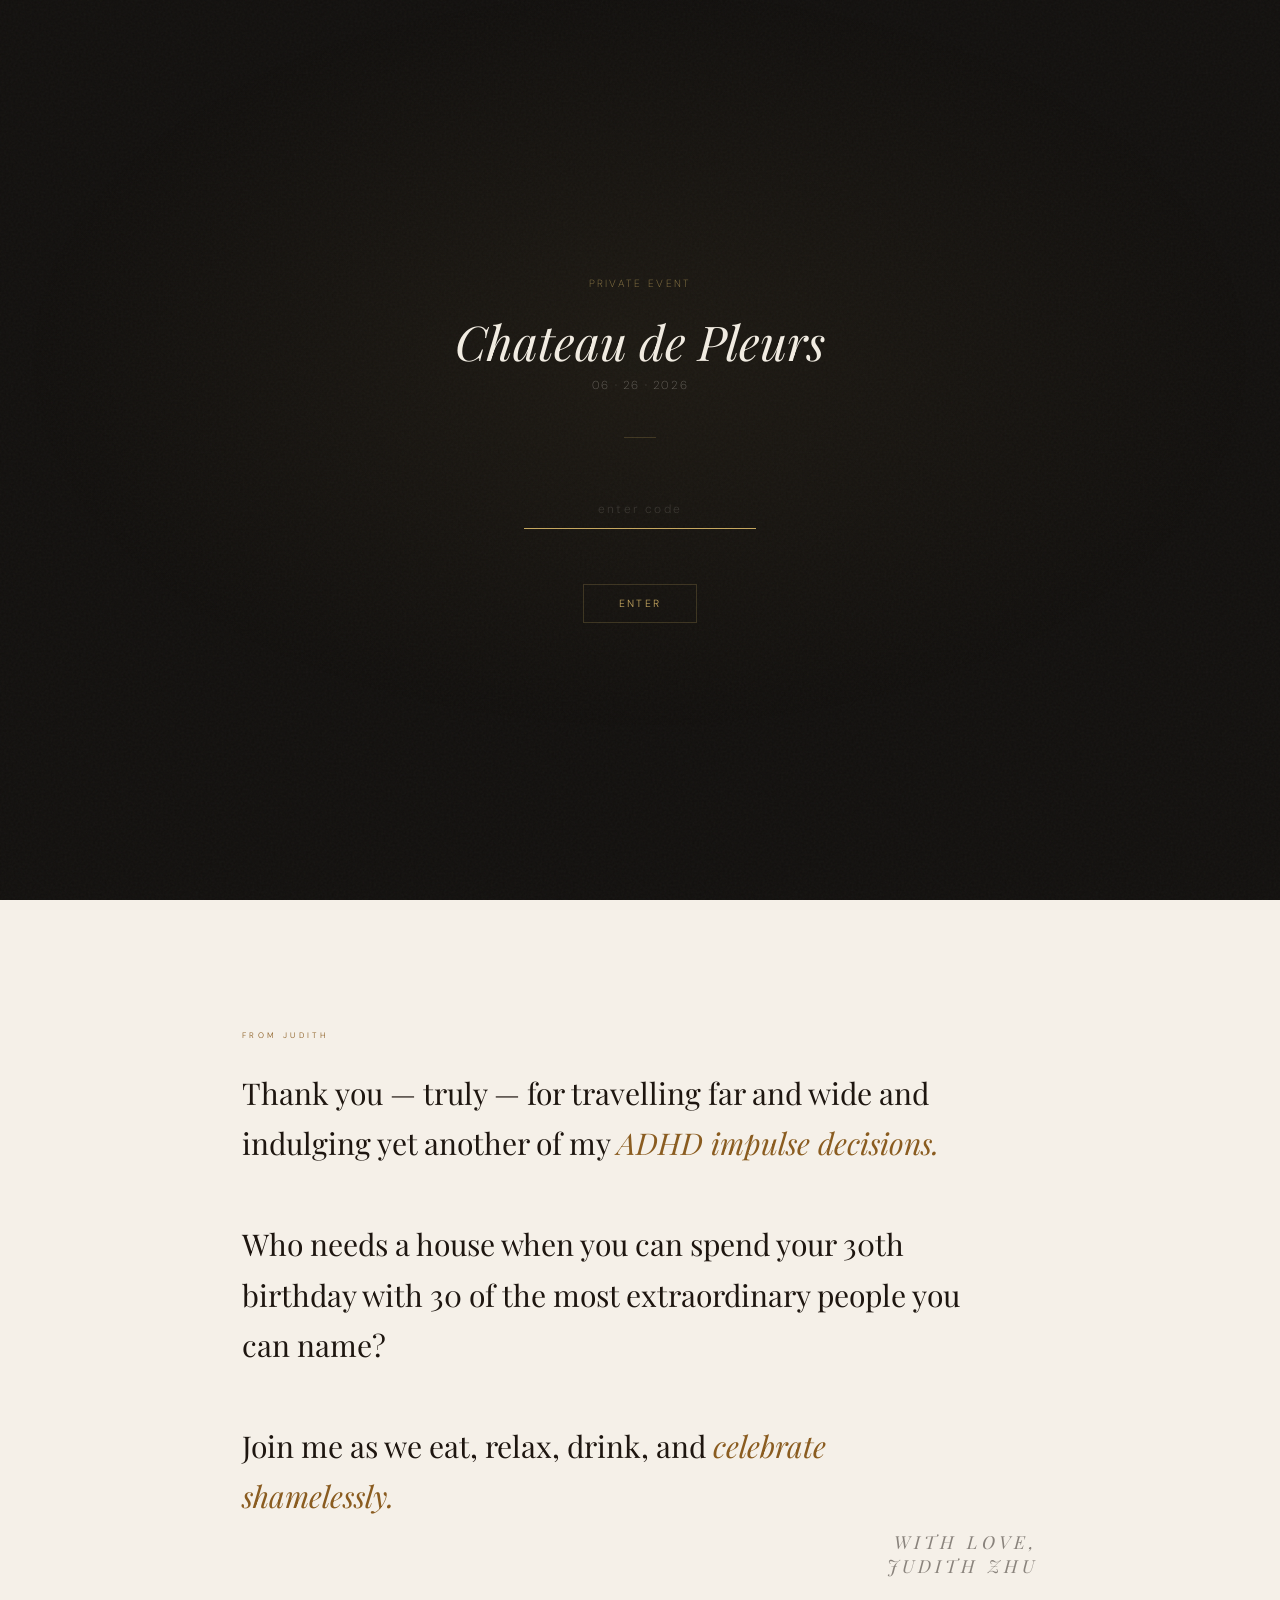
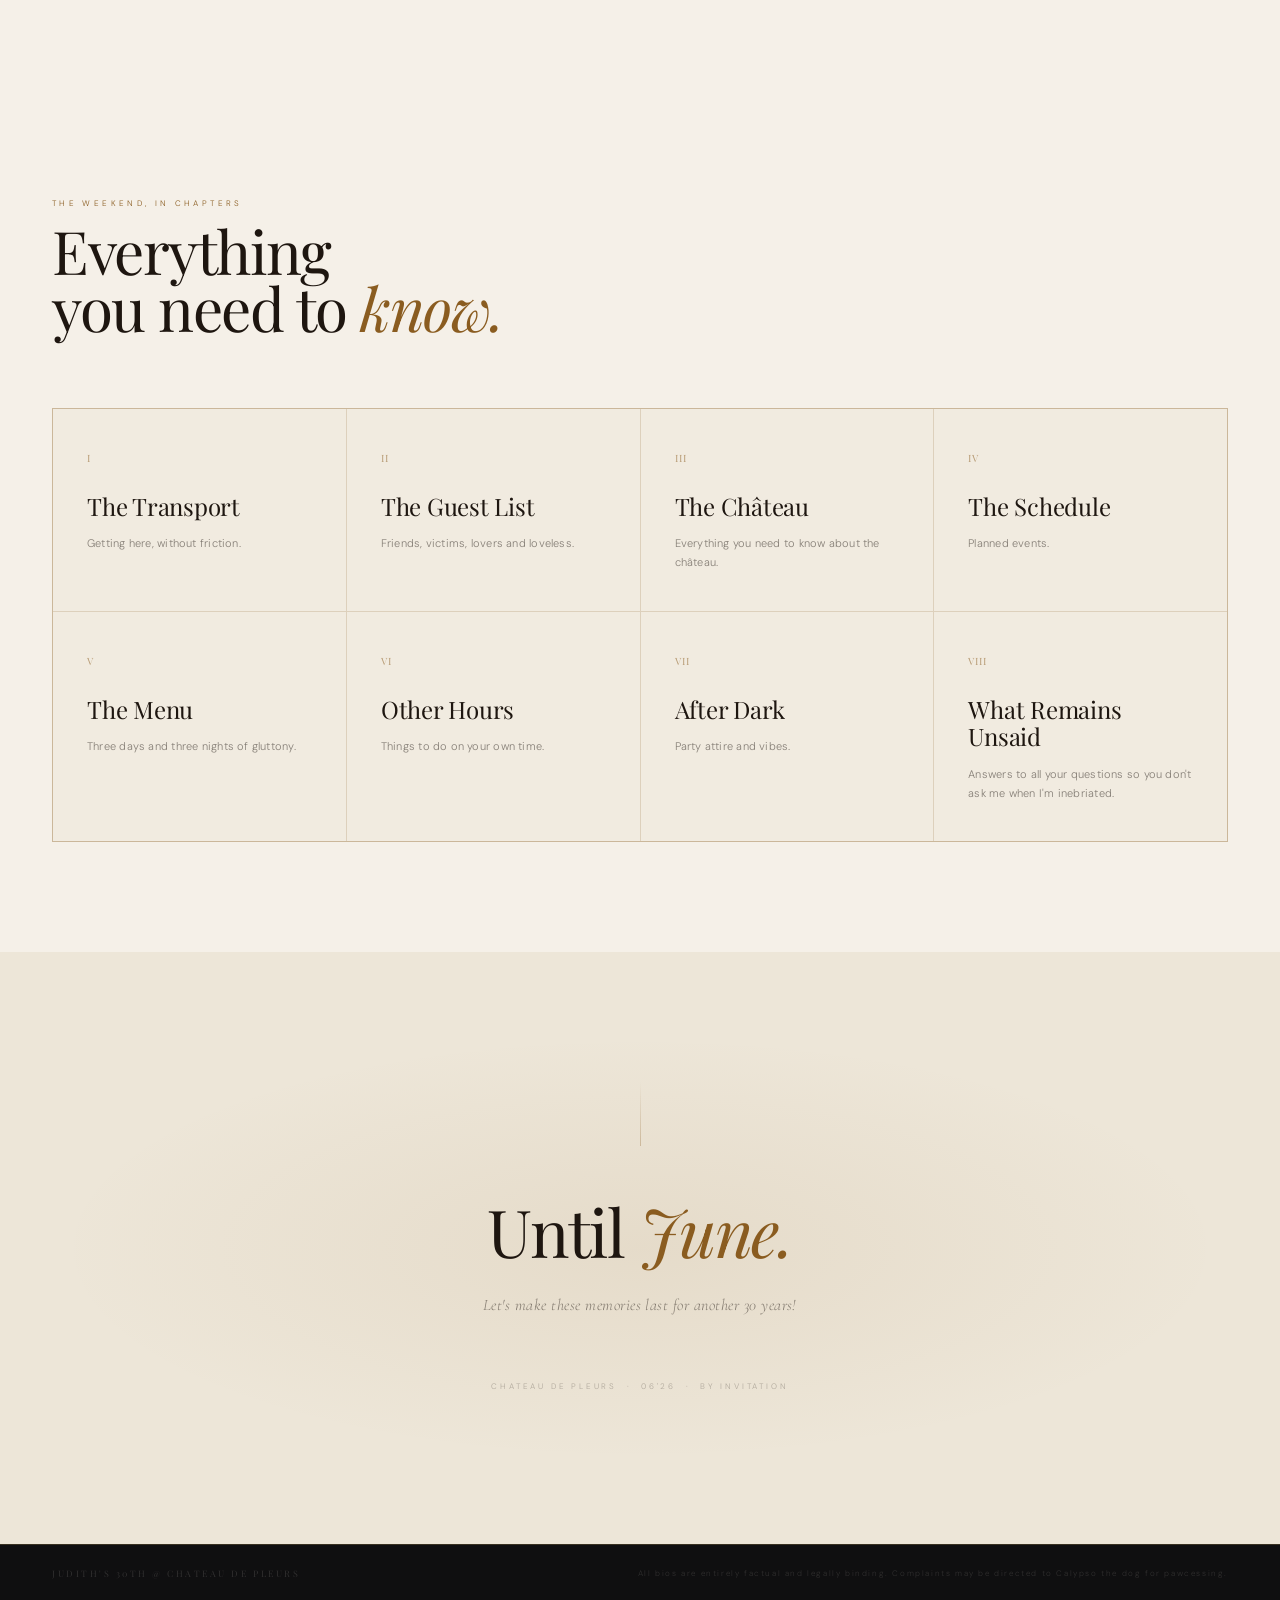
